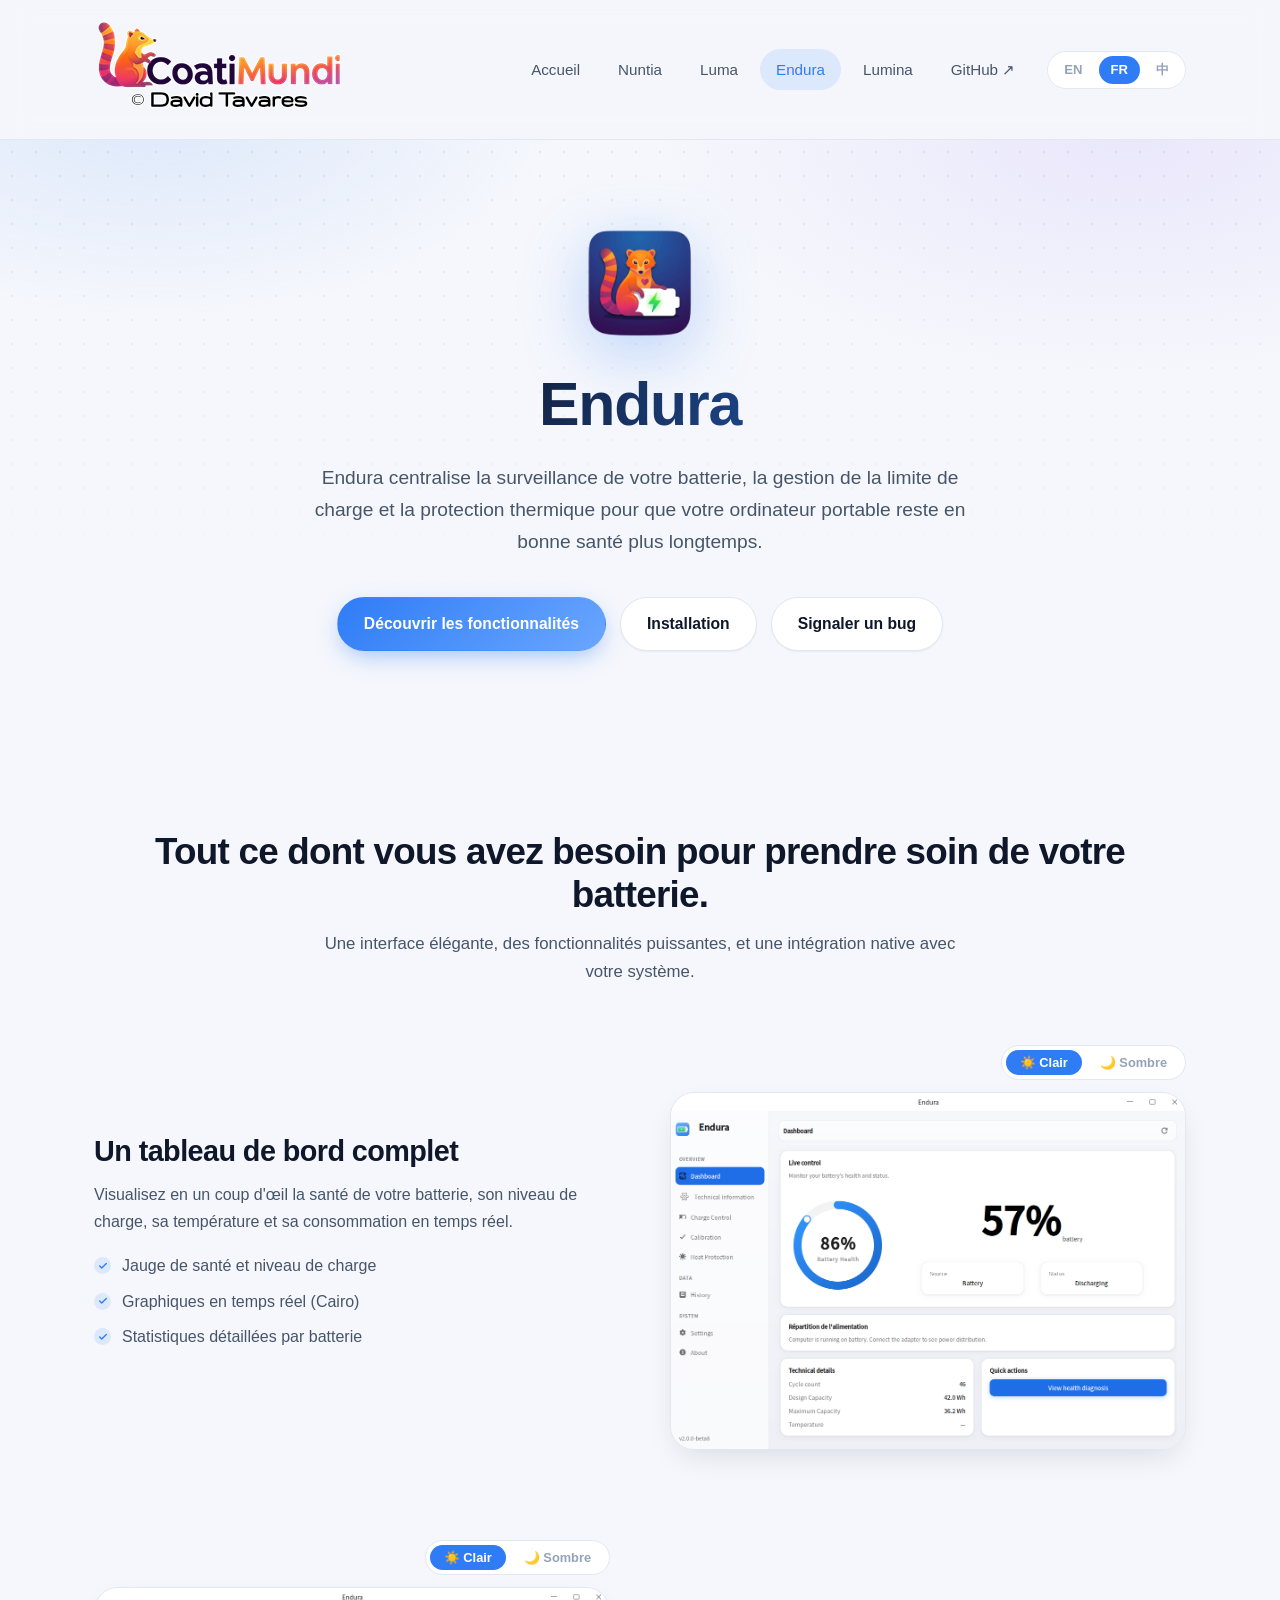
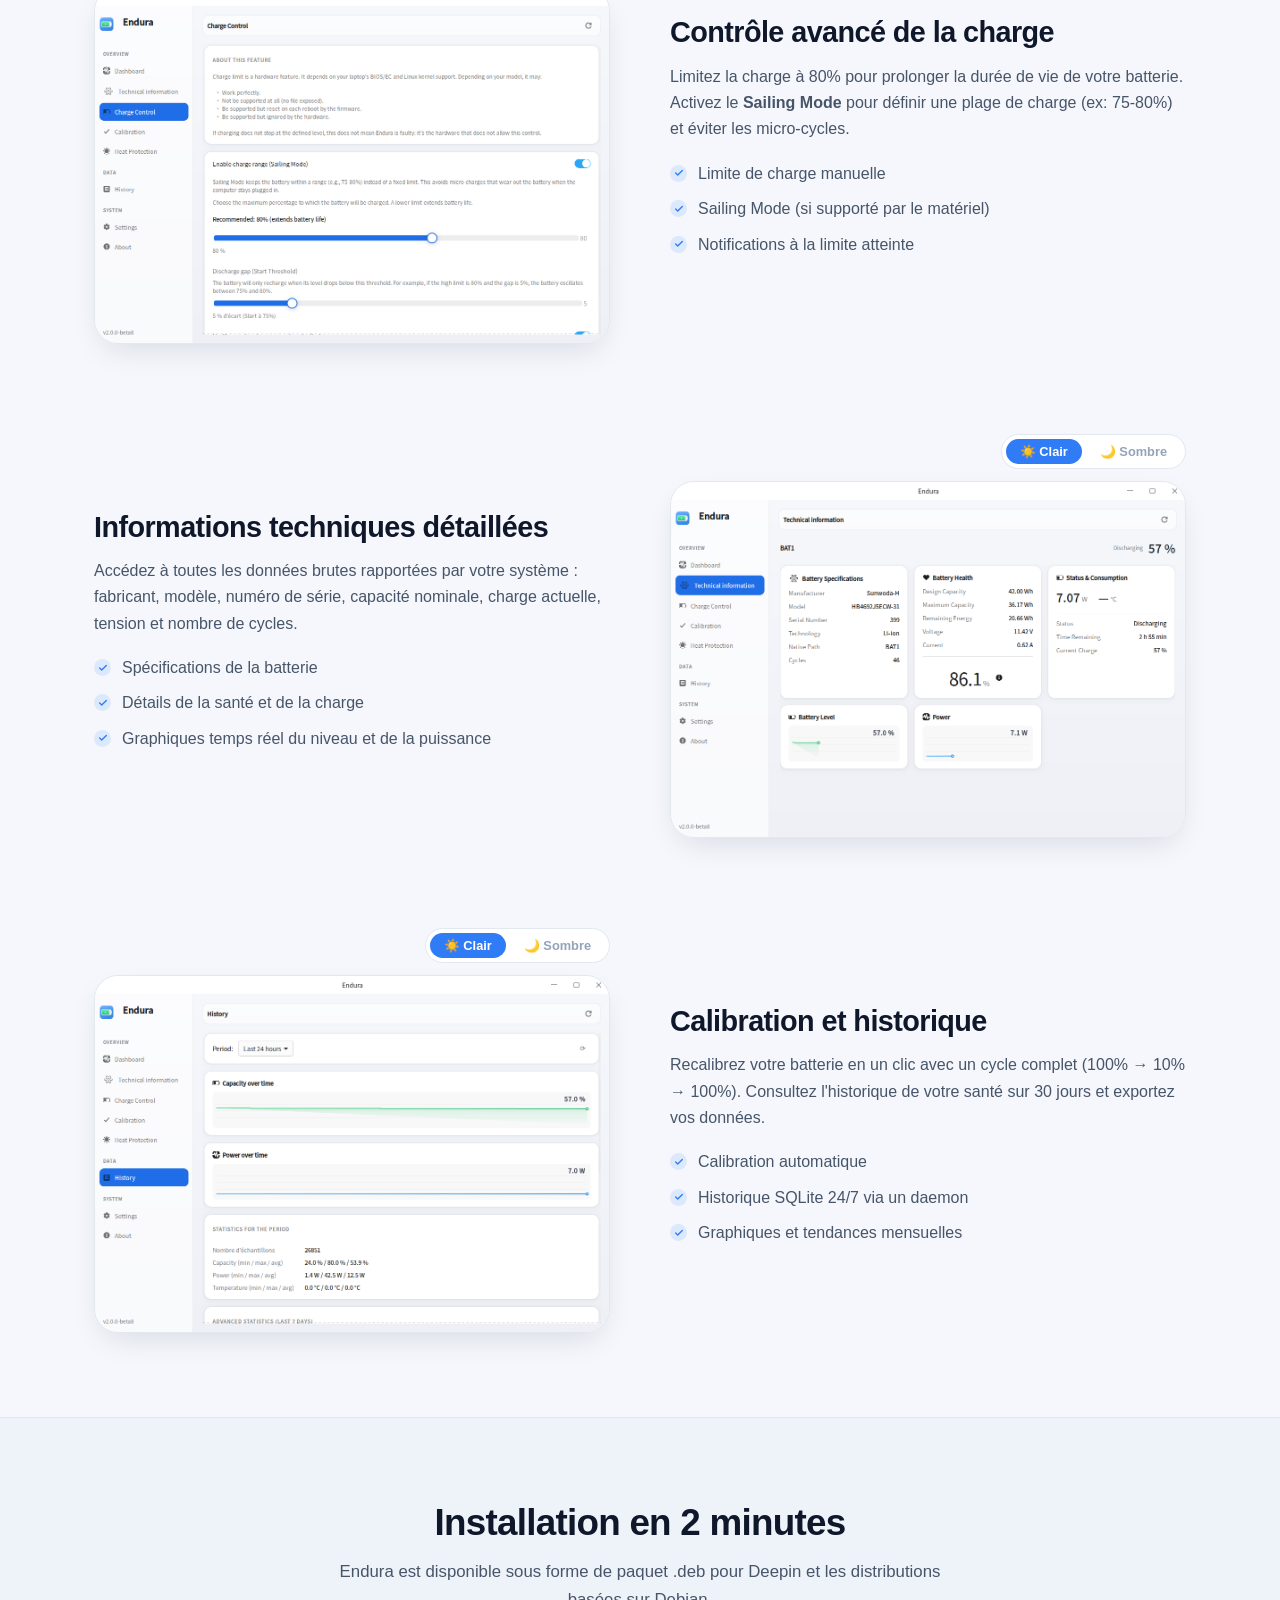
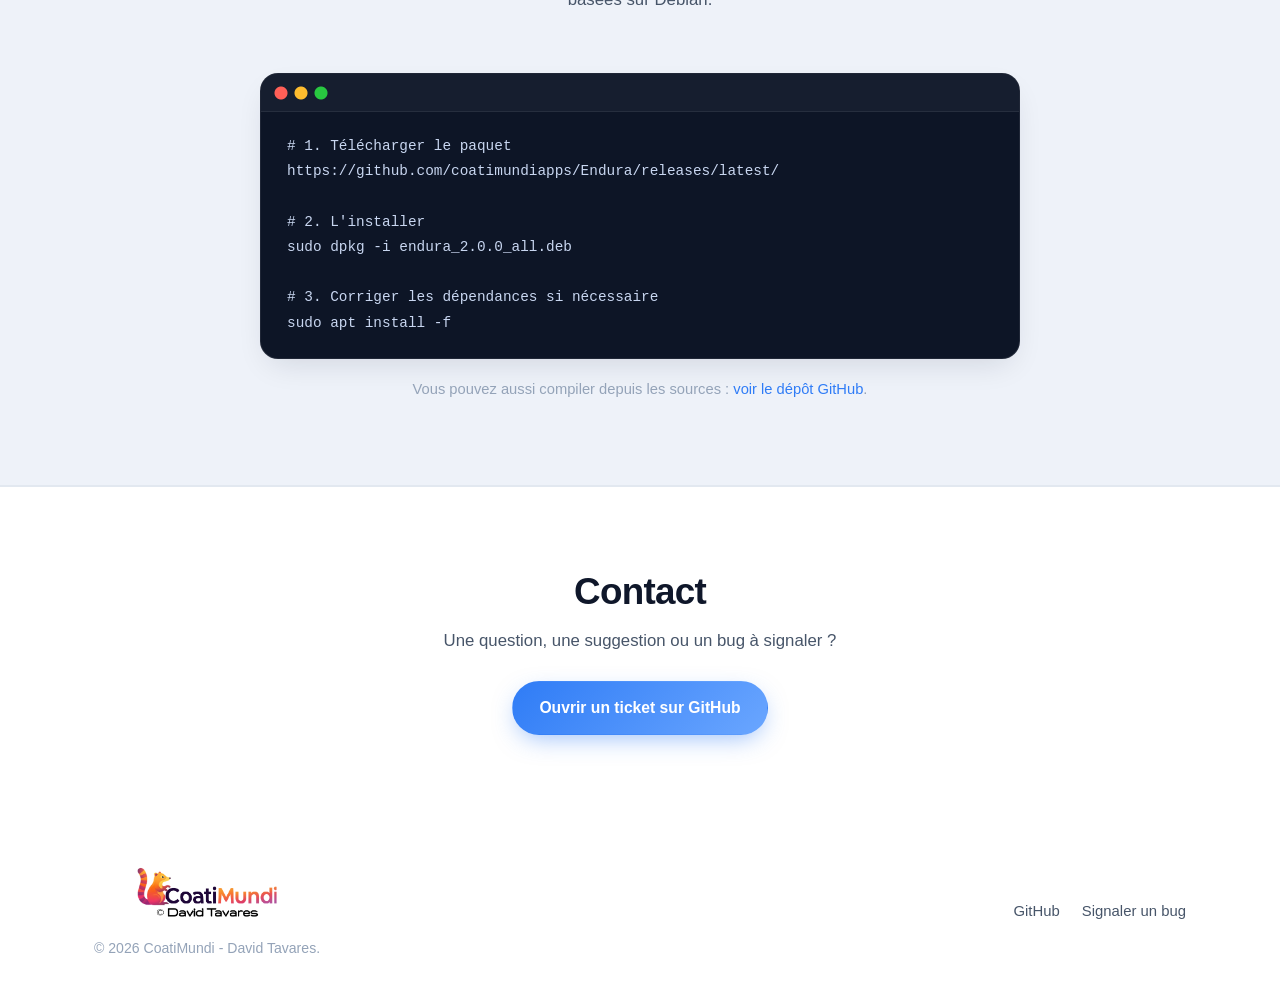
==== endura.html @ f8200432 "updated website" ====
<!DOCTYPE html>
<html lang="fr">
<head>
    <meta charset="UTF-8">
    <meta name="viewport" content="width=device-width, initial-scale=1.0">
    <title>Endura — Prenez le contrôle de votre batterie</title>
    <meta name="description" content="Endura est une application Linux pour surveiller la santé de votre batterie, contrôler la limite de charge et prolonger sa durée de vie. Compatible avec Deepin et GTK.">
    <link rel="stylesheet" href="style2.css">
    <link rel="icon" type="image/png" href="assets/endura-icon.png">
</head>
<body>

    <!-- ===== HEADER ===== -->
    <header>
        <div class="container">
            <nav>
                <a href="index.html" class="logo">
                    <img src="assets/coatimundi-logo-200.png" alt="CoatiMundi" class="logo-img">
                </a>

                <button class="nav-toggle" aria-label="Menu">☰</button>

                <ul class="nav-links">
                    <li><a href="index.html" data-i18n="nav_home">Accueil</a></li>
                    <li><a href="nuntia.html" data-i18n="nav_nuntia">Nuntia</a></li>
                    <li><a href="luma.html" data-i18n="nav_luma">Luma</a></li>
                    <li><a href="endura.html" data-i18n="nav_endura" class="active">Endura</a></li>
                    <li><a href="lumina.html" data-i18n="nav_lumina">Lumina</a></li>
                    <li><a href="https://github.com/coatimundiapps" target="_blank" rel="noopener">GitHub ↗</a></li>
                </ul>

                <div class="lang-selector">
                    <button class="lang-btn" data-lang="en">EN</button>
                    <button class="lang-btn" data-lang="fr">FR</button>
                    <button class="lang-btn" data-lang="zh">中</button>
                </div>
            </nav>
        </div>
    </header>

    <!-- ===== HERO ===== -->
    <section class="hero">
        <div class="container">
            <div class="hero-icon-container reveal">
                <img src="assets/endura-icon.png" alt="Icône Endura" class="hero-icon">
            </div>

            <h1 class="reveal" style="--d:.08s" data-i18n="hero_title">Endura</h1>
            <p class="reveal" style="--d:.14s" data-i18n="hero_subtitle"></p>

            <div class="hero-buttons reveal" style="--d:.2s">
                <a href="#features" class="btn btn-primary" data-i18n="hero_btn_features">Découvrir les fonctionnalités</a>
                <a href="#install" class="btn btn-secondary" data-i18n="hero_btn_install">Installation</a>
                <a href="https://github.com/coatimundiapps/Endura/issues" class="btn btn-secondary" target="_blank" rel="noopener" data-i18n="footer_bug">Signaler un bug</a>
            </div>
        </div>
    </section>

    <!-- ===== FEATURES ===== -->
    <section id="features" class="features">
        <div class="container">
            <div class="section-title reveal">
                <h2 data-i18n="features_title"></h2>
                <p data-i18n="features_subtitle"></p>
            </div>

            <div class="feature-row reveal">
                <div class="feature-text">
                    <h3 data-i18n="feature1_title">Un tableau de bord complet</h3>
                    <p data-i18n="feature1_desc">Visualisez en un coup d'œil la santé de votre batterie, son niveau de charge, sa température et sa consommation en temps réel.</p>
                    <ul>
                        <li data-i18n="feature1_li1">Jauge de santé et niveau de charge</li>
                        <li data-i18n="feature1_li2">Graphiques en temps réel (Cairo)</li>
                        <li data-i18n="feature1_li3">Statistiques détaillées par batterie</li>
                    </ul>
                </div>
                <div class="feature-image">
                    <div class="theme-switcher">
                        <button class="theme-thumb active" data-target="screenshot-dashboard-light">☀️ Clair</button>
                        <button class="theme-thumb" data-target="screenshot-dashboard-dark">🌙 Sombre</button>
                    </div>
                    <img src="assets/screenshot-dashboard-light.png" alt="Tableau de bord Endura" class="screenshot" data-target="screenshot-dashboard">
                </div>
            </div>

            <div class="feature-row reverse reveal">
                <div class="feature-text">
                    <h3 data-i18n="feature2_title">Contrôle avancé de la charge</h3>
                    <p data-i18n="feature2_desc">Limitez la charge à 80% pour prolonger la durée de vie de votre batterie. Activez le <strong>Sailing Mode</strong> pour définir une plage de charge (ex: 75-80%) et éviter les micro-cycles.</p>
                    <ul>
                        <li data-i18n="feature2_li1">Limite de charge manuelle</li>
                        <li data-i18n="feature2_li2">Sailing Mode (si supporté par le matériel)</li>
                        <li data-i18n="feature2_li3">Notifications à la limite atteinte</li>
                    </ul>
                </div>
                <div class="feature-image">
                    <div class="theme-switcher">
                        <button class="theme-thumb active" data-target="screenshot-charge-light">☀️ Clair</button>
                        <button class="theme-thumb" data-target="screenshot-charge-dark">🌙 Sombre</button>
                    </div>
                    <img src="assets/screenshot-charge-light.png" alt="Contrôle de charge Endura" class="screenshot" data-target="screenshot-charge">
                </div>
            </div>

            <div class="feature-row reveal">
                <div class="feature-text">
                    <h3 data-i18n="feature3_title">Informations techniques détaillées</h3>
                    <p data-i18n="feature3_desc">Accédez à toutes les données brutes rapportées par votre système : fabricant, modèle, numéro de série, capacité nominale, charge actuelle, tension et nombre de cycles.</p>
                    <ul>
                        <li data-i18n="feature3_li1">Spécifications de la batterie</li>
                        <li data-i18n="feature3_li2">Détails de la santé et de la charge</li>
                        <li data-i18n="feature3_li3">Graphiques temps réel du niveau et de la puissance</li>
                    </ul>
                </div>
                <div class="feature-image">
                    <div class="theme-switcher">
                        <button class="theme-thumb active" data-target="screenshot-techinfo-light">☀️ Clair</button>
                        <button class="theme-thumb" data-target="screenshot-techinfo-dark">🌙 Sombre</button>
                    </div>
                    <img src="assets/screenshot-techinfo-light.png" alt="Informations techniques Endura" class="screenshot" data-target="screenshot-techinfo">
                </div>
            </div>

            <div class="feature-row reverse reveal">
                <div class="feature-text">
                    <h3 data-i18n="feature4_title">Calibration et historique</h3>
                    <p data-i18n="feature4_desc">Recalibrez votre batterie en un clic avec un cycle complet (100% → 10% → 100%). Consultez l'historique de votre santé sur 30 jours et exportez vos données.</p>
                    <ul>
                        <li data-i18n="feature4_li1">Calibration automatique</li>
                        <li data-i18n="feature4_li2">Historique SQLite 24/7 via un daemon</li>
                        <li data-i18n="feature4_li3">Graphiques et tendances mensuelles</li>
                    </ul>
                </div>
                <div class="feature-image">
                    <div class="theme-switcher">
                        <button class="theme-thumb active" data-target="screenshot-history-light">☀️ Clair</button>
                        <button class="theme-thumb" data-target="screenshot-history-dark">🌙 Sombre</button>
                    </div>
                    <img src="assets/screenshot-history-light.png" alt="Historique Endura" class="screenshot" data-target="screenshot-history">
                </div>
            </div>
        </div>
    </section>

    <!-- ===== INSTALL ===== -->
    <section id="install" class="install">
        <div class="container">
            <div class="section-title reveal">
                <h2 data-i18n="install_title">Installation en 2 minutes</h2>
                <p data-i18n="install_subtitle"></p>
            </div>

            <div class="code-block reveal">
                <pre><code># 1. Télécharger le paquet
https://github.com/coatimundiapps/Endura/releases/latest/

# 2. L'installer
sudo dpkg -i endura_2.0.0_all.deb

# 3. Corriger les dépendances si nécessaire
sudo apt install -f</code></pre>
            </div>

            <p class="install-note reveal" data-i18n="install_note"></p>
        </div>
    </section>

    <!-- ===== CONTACT ===== -->
    <section id="contact" class="contact-section">
        <div class="container">
            <div class="section-title reveal">
                <h2 data-i18n="contact_title">Contact</h2>
                <p data-i18n="contact_desc"></p>
            </div>
            <div class="reveal">
                <a href="https://github.com/coatimundiapps/Endura/issues" class="btn btn-primary" target="_blank" rel="noopener" data-i18n="contact_btn">Ouvrir un ticket sur GitHub</a>
            </div>
        </div>
    </section>

    <!-- ===== FOOTER ===== -->
    <footer>
        <div class="container">
            <div class="footer-content">
                <div class="footer-brand">
                    <img src="assets/coatimundi-logo.png" alt="CoatiMundi" class="footer-logo">
                    <p data-i18n="footer_license"></p>
                </div>
                <div class="footer-links">
                    <a href="https://github.com/coatimundiapps/Endura" target="_blank" rel="noopener">GitHub</a>
                    <a href="https://github.com/coatimundiapps/Endura/issues" target="_blank" rel="noopener" data-i18n="footer_bug">Signaler un bug</a>
                </div>
            </div>
        </div>
    </footer>

    <!-- Lightbox -->
    <div id="lightbox" class="lightbox" onclick="closeLightbox()">
        <span class="lightbox-close">&times;</span>
        <img id="lightbox-img" src="" alt="Capture d'écran agrandie">
    </div>

    <script src="js/i18n-endura.js"></script>
    <script src="js/site2.js"></script>
</body>
</html>
---- style2.css ----
/* ============================================================
   CoatiMundi — Design System moderne (2026)
   Thèmes clair/sombre via [data-theme] + prefers-color-scheme
   ============================================================ */

:root {
    --bg: #f5f7fc;
    --bg-elev: #ffffff;
    --bg-soft: #eef2f9;
    --code-bg: #0d1526;
    --text: #0f172a;
    --text-2: #475569;
    --text-3: #94a3b8;
    --accent: #2f7cf6;
    --accent-2: #6aa6ff;
    --accent-soft: rgba(47, 124, 246, .12);
    --violet-soft: rgba(139, 92, 246, .10);
    --border: #e2e8f0;
    --shadow-sm: 0 1px 2px rgba(15, 23, 42, .06);
    --shadow: 0 12px 32px -10px rgba(15, 23, 42, .14);
    --shadow-lg: 0 28px 64px -18px rgba(15, 23, 42, .24);
    --radius: 18px;
    --radius-lg: 24px;
    --font: "Inter", -apple-system, BlinkMacSystemFont, "Segoe UI", Roboto, "Helvetica Neue", Arial, sans-serif;
    --mono: "JetBrains Mono", "SFMono-Regular", Consolas, "Liberation Mono", monospace;
}

@media (prefers-color-scheme: dark) {
    :root:not([data-theme="light"]) {
        --bg: #0b1220;
        --bg-elev: #121b2e;
        --bg-soft: #0e1626;
        --code-bg: #0a1120;
        --text: #e6edf7;
        --text-2: #a7b4c8;
        --text-3: #64748b;
        --accent: #5b9bff;
        --accent-2: #8ab8ff;
        --accent-soft: rgba(91, 155, 255, .16);
        --violet-soft: rgba(139, 92, 246, .16);
        --border: #1e2a40;
        --shadow-sm: 0 1px 2px rgba(0, 0, 0, .4);
        --shadow: 0 14px 36px -10px rgba(0, 0, 0, .55);
        --shadow-lg: 0 30px 70px -18px rgba(0, 0, 0, .65);
    }
}

[data-theme="dark"] {
    --bg: #0b1220;
    --bg-elev: #121b2e;
    --bg-soft: #0e1626;
    --code-bg: #0a1120;
    --text: #e6edf7;
    --text-2: #a7b4c8;
    --text-3: #64748b;
    --accent: #5b9bff;
    --accent-2: #8ab8ff;
    --accent-soft: rgba(91, 155, 255, .16);
    --violet-soft: rgba(139, 92, 246, .16);
    --border: #1e2a40;
    --shadow-sm: 0 1px 2px rgba(0, 0, 0, .4);
    --shadow: 0 14px 36px -10px rgba(0, 0, 0, .55);
    --shadow-lg: 0 30px 70px -18px rgba(0, 0, 0, .65);
}

/* ===== Reset & base ===== */
*, *::before, *::after { margin: 0; padding: 0; box-sizing: border-box; }

html { scroll-behavior: smooth; }

body {
    font-family: var(--font);
    background-color: var(--bg);
    color: var(--text);
    line-height: 1.65;
    -webkit-font-smoothing: antialiased;
    transition: background-color .35s ease, color .35s ease;
    overflow-x: hidden;
}

.container { max-width: 1140px; margin: 0 auto; padding: 0 24px; }

a { color: var(--accent); text-decoration: none; transition: color .2s; }
a:hover { color: var(--accent-2); }

h1, h2, h3 { line-height: 1.15; font-weight: 800; letter-spacing: -.02em; }
img { max-width: 100%; }

::selection { background: var(--accent); color: #fff; }

/* ===== Header (sticky glass) ===== */
header {
    position: sticky;
    top: 0;
    z-index: 100;
    padding: 14px 0;
    background: color-mix(in srgb, var(--bg) 78%, transparent);
    backdrop-filter: blur(14px) saturate(1.4);
    -webkit-backdrop-filter: blur(14px) saturate(1.4);
    border-bottom: 1px solid var(--border);
}

nav { display: flex; align-items: center; gap: 16px; }

.logo { display: flex; align-items: center; gap: 12px; flex-shrink: 0; }
.logo-img { height: 100%; width: auto; }

.nav-links {
    display: flex;
    list-style: none;
    gap: 6px;
    margin-left: auto;
    align-items: center;
}

.nav-links a {
    display: block;
    padding: 8px 16px;
    border-radius: 999px;
    color: var(--text-2);
    font-weight: 500;
    font-size: .95rem;
    transition: all .2s;
}

.nav-links a:hover { color: var(--text); background: var(--bg-soft); }
.nav-links a.active { color: var(--accent); background: var(--accent-soft); }

.lang-selector {
    display: flex;
    gap: 4px;
    padding: 4px;
    border: 1px solid var(--border);
    border-radius: 999px;
    background: var(--bg-elev);
}

.lang-btn {
    background: transparent;
    border: none;
    border-radius: 999px;
    padding: 5px 12px;
    font-size: .82rem;
    font-weight: 600;
    color: var(--text-3);
    cursor: pointer;
    transition: all .2s;
    font-family: inherit;
}

.lang-btn:hover { color: var(--accent); }
.lang-btn.active { background: var(--accent); color: #fff; }

.nav-toggle {
    display: none;
    background: var(--bg-elev);
    border: 1px solid var(--border);
    border-radius: 10px;
    width: 42px;
    height: 42px;
    font-size: 1.2rem;
    color: var(--text);
    cursor: pointer;
    margin-left: auto;
}

/* ===== Hero ===== */
.hero {
    position: relative;
    text-align: center;
    padding: 88px 0 96px;
    overflow: hidden;
}

.hero::before {
    content: "";
    position: absolute;
    inset: 0;
    pointer-events: none;
    background-image: radial-gradient(rgba(120, 140, 180, .16) 1px, transparent 1px);
    background-size: 24px 24px;
    mask-image: linear-gradient(to bottom, black, transparent 85%);
    -webkit-mask-image: linear-gradient(to bottom, black, transparent 85%);
}

.hero::after {
    content: "";
    position: absolute;
    inset: 0;
    pointer-events: none;
    background:
        radial-gradient(620px 320px at 12% -5%, var(--accent-soft), transparent 65%),
        radial-gradient(720px 360px at 88% 0%, var(--violet-soft), transparent 65%);
}

.hero .container { position: relative; z-index: 1; }

.hero-badge {
    display: inline-flex;
    align-items: center;
    gap: 8px;
    padding: 7px 16px;
    border-radius: 999px;
    background: var(--bg-elev);
    border: 1px solid var(--border);
    box-shadow: var(--shadow-sm);
    font-size: .85rem;
    font-weight: 600;
    color: var(--text-2);
    margin-bottom: 28px;
}

.hero-badge .dot {
    width: 8px; height: 8px; border-radius: 50%;
    background: var(--accent);
    box-shadow: 0 0 0 4px var(--accent-soft);
}

.hero-icon-container { margin-bottom: 24px; }

.hero-icon {
    height: 110px;
    width: auto;
    filter: drop-shadow(0 16px 32px rgba(47, 124, 246, .30));
}

.hero h1 {
    font-size: clamp(2.4rem, 6vw, 3.8rem);
    margin-bottom: 22px;
    background: linear-gradient(120deg, var(--text) 30%, var(--accent) 100%);
    -webkit-background-clip: text;
    background-clip: text;
    -webkit-text-fill-color: transparent;
}

.hero p {
    font-size: clamp(1.02rem, 2vw, 1.2rem);
    color: var(--text-2);
    max-width: 680px;
    margin: 0 auto 40px;
}

.hero-buttons { display: flex; gap: 14px; justify-content: center; flex-wrap: wrap; }

/* ===== Boutons ===== */
.btn {
    display: inline-flex;
    align-items: center;
    gap: 8px;
    padding: 13px 26px;
    border-radius: 999px;
    font-weight: 600;
    font-size: .98rem;
    transition: transform .25s cubic-bezier(.2, .7, .2, 1.4), box-shadow .25s, background .25s;
    cursor: pointer;
    border: 1px solid transparent;
}

.btn:active { transform: scale(.97); }

.btn-primary {
    background: linear-gradient(135deg, var(--accent), var(--accent-2));
    color: #fff;
    box-shadow: 0 8px 24px -6px rgba(47, 124, 246, .5);
}

.btn-primary:hover {
    color: #fff;
    transform: translateY(-3px);
    box-shadow: 0 16px 36px -8px rgba(47, 124, 246, .55);
}

.btn-secondary {
    background: var(--bg-elev);
    color: var(--text);
    border-color: var(--border);
    box-shadow: var(--shadow-sm);
}

.btn-secondary:hover {
    transform: translateY(-3px);
    box-shadow: var(--shadow);
    color: var(--text);
}

/* ===== Sections ===== */
section { padding: 84px 0; }

.section-title { text-align: center; margin-bottom: 60px; }

.section-title h2 { font-size: clamp(1.7rem, 4vw, 2.3rem); margin-bottom: 14px; }

.section-title p { color: var(--text-2); font-size: 1.05rem; max-width: 640px; margin: 0 auto; }

/* ===== Grille d'apps (index) ===== */
.apps-grid {
    display: grid;
    grid-template-columns: repeat(auto-fit, minmax(310px, 1fr));
    gap: 26px;
}

.app-card {
    background: var(--bg-elev);
    border: 1px solid var(--border);
    border-radius: var(--radius-lg);
    padding: 26px;
    display: flex;
    flex-direction: column;
    box-shadow: var(--shadow-sm);
    transition: transform .35s cubic-bezier(.2, .7, .2, 1), box-shadow .35s, border-color .35s;
}

.app-card:hover {
    transform: translateY(-7px);
    box-shadow: var(--shadow-lg);
    border-color: color-mix(in srgb, var(--accent) 35%, var(--border));
}

.app-card .feature-image { margin-bottom: 20px; }

.app-card h3 { font-size: 1.45rem; margin-bottom: 10px; }

.app-card p { color: var(--text-2); font-size: .96rem; margin-bottom: 16px; }

.app-card ul { list-style: none; margin-bottom: 22px; }

.app-card .hero-buttons { margin-top: auto; justify-content: flex-start; }

/* ===== Feature rows (pages produits) ===== */
.feature-row {
    display: flex;
    align-items: center;
    gap: 60px;
    margin-bottom: 90px;
}

.feature-row:last-child { margin-bottom: 0; }
.feature-row.reverse { flex-direction: row-reverse; }

.feature-text { flex: 1; }

.feature-text h3 { font-size: clamp(1.4rem, 3vw, 1.8rem); margin-bottom: 14px; }
.feature-text p { color: var(--text-2); margin-bottom: 18px; }

.feature-text ul { list-style: none; }

.feature-text li {
    padding-left: 28px;
    position: relative;
    margin-bottom: 9px;
    color: var(--text-2);
}

.feature-text li::before {
    content: "";
    position: absolute;
    left: 0;
    top: 4px;
    width: 17px;
    height: 17px;
    border-radius: 50%;
    background: var(--accent-soft) url("data:image/svg+xml,%3Csvg xmlns='http://www.w3.org/2000/svg' viewBox='0 0 24 24' fill='none' stroke='%232f7cf6' stroke-width='3.2' stroke-linecap='round' stroke-linejoin='round'%3E%3Cpath d='M20 6L9 17l-5-5'/%3E%3C/svg%3E") center / 10px no-repeat;
}

[data-theme="dark"] .feature-text li::before {
    background-image: var(--accent-soft);
    background: var(--accent-soft) url("data:image/svg+xml,%3Csvg xmlns='http://www.w3.org/2000/svg' viewBox='0 0 24 24' fill='none' stroke='%235b9bff' stroke-width='3.2' stroke-linecap='round' stroke-linejoin='round'%3E%3Cpath d='M20 6L9 17l-5-5'/%3E%3C/svg%3E") center / 10px no-repeat;
}

.feature-image { flex: 1; min-width: 0; }

/* ===== Switcher de thème (captures) ===== */
.theme-switcher {
    display: inline-flex;
    gap: 4px;
    padding: 4px;
    margin-bottom: 12px;
    border-radius: 999px;
    background: var(--bg-elev);
    border: 1px solid var(--border);
    float: right;
}

.theme-thumb {
    background: transparent;
    border: none;
    border-radius: 999px;
    padding: 5px 14px;
    font-size: .8rem;
    font-weight: 600;
    cursor: pointer;
    color: var(--text-3);
    transition: all .2s;
    font-family: inherit;
}

.theme-thumb:hover { color: var(--accent); }
.theme-thumb.active { background: var(--accent); color: #fff; }

.feature-image img.screenshot {
    width: 100%;
    height: auto;
    border-radius: var(--radius-lg);
    box-shadow: var(--shadow);
    border: 1px solid var(--border);
    display: block;
    cursor: zoom-in;
    transition: transform .35s cubic-bezier(.2, .7, .2, 1), box-shadow .35s;
    clear: both;
}

.feature-image img.screenshot:hover {
    transform: translateY(-5px) scale(1.015);
    box-shadow: var(--shadow-lg);
}

/* ===== Installation ===== */
.install {
    background: var(--bg-soft);
    border-top: 1px solid var(--border);
    border-bottom: 1px solid var(--border);
}

.code-block {
    max-width: 760px;
    margin: 0 auto;
    background: var(--code-bg);
    border-radius: var(--radius);
    border: 1px solid rgba(255, 255, 255, .08);
    box-shadow: var(--shadow);
    overflow: hidden;
}

.code-block::before {
    content: "";
    display: block;
    height: 38px;
    background:
        radial-gradient(circle 6px at 20px 19px, #ff5f57 6px, transparent 7px),
        radial-gradient(circle 6px at 40px 19px, #febc2e 6px, transparent 7px),
        radial-gradient(circle 6px at 60px 19px, #28c840 6px, transparent 7px),
        rgba(255, 255, 255, .04);
    border-bottom: 1px solid rgba(255, 255, 255, .07);
}

.code-block pre {
    margin: 0;
    padding: 22px 26px;
    font-family: var(--mono);
    font-size: .9rem;
    line-height: 1.75;
    color: #c8d6f0;
    overflow-x: auto;
}

.code-block code { font-family: inherit; }

.install-note { text-align: center; color: var(--text-3); font-size: .92rem; margin-top: 18px; }

/* ===== Section contact ===== */
.contact-section {
    text-align: center;
    background: var(--bg-elev);
    border-top: 1px solid var(--border);
}

.contact-section .section-title { margin-bottom: 26px; }

/* ===== Deepin promo ===== */
.deepin-promo {
    position: relative;
    overflow: hidden;
    background:
        radial-gradient(700px 400px at 85% -10%, var(--accent-soft), transparent 65%),
        var(--bg-soft);
    border-top: 1px solid var(--border);
    border-bottom: 1px solid var(--border);
}

.deepin-card {
    display: flex;
    align-items: center;
    gap: 52px;
    flex-wrap: wrap;
    background: var(--bg-elev);
    border-radius: 28px;
    padding: 46px;
    box-shadow: var(--shadow);
    border: 1px solid var(--border);
    margin-top: 12px;
    transition: transform .35s, box-shadow .35s;
}

.deepin-card:hover { transform: translateY(-4px); box-shadow: var(--shadow-lg); }

.deepin-visual {
    flex-shrink: 0;
    width: 300px;
    height: 300px;
    display: flex;
    align-items: center;
    justify-content: center;
    margin: 0 auto;
}

.deepin-img {
    max-height: 100%;
    object-fit: contain;
    border-radius: var(--radius);
    box-shadow: var(--shadow-lg);
}

.deepin-content { flex: 1; min-width: 280px; text-align: left; }

.deepin-content p { color: var(--text-2); font-size: .98rem; margin-bottom: 14px; }
.deepin-content p strong { color: var(--text); }

.deepin-features {
    list-style: none;
    margin: 22px 0 26px;
    display: grid;
    grid-template-columns: repeat(auto-fit, minmax(230px, 1fr));
    gap: 12px 22px;
}

.deepin-features li {
    display: flex;
    align-items: center;
    gap: 10px;
    font-size: .93rem;
    color: var(--text);
    font-weight: 500;
}

.deepin-features .check {
    width: 22px;
    height: 22px;
    background: rgba(16, 185, 129, .14);
    color: #10b981;
    border-radius: 50%;
    display: inline-flex;
    align-items: center;
    justify-content: center;
    font-weight: 800;
    font-size: 12px;
    flex-shrink: 0;
}

.deepin-content .hero-buttons { justify-content: flex-start; }

/* ===== Footer ===== */
footer {
    padding: 44px 0;
    background: var(--bg-elev);
}

.footer-content {
    display: flex;
    justify-content: space-between;
    align-items: center;
    gap: 24px;
    flex-wrap: wrap;
}

.footer-brand { display: flex; flex-direction: column; gap: 10px; color: var(--text-3); font-size: .88rem; }
.footer-logo { height: 64px; width: auto; object-fit: contain; }
.footer-links { display: flex; gap: 22px; }
.footer-links a { color: var(--text-2); font-size: .93rem; }

/* ===== Lightbox ===== */
.lightbox {
    display: none;
    position: fixed;
    inset: 0;
    z-index: 9999;
    background: rgba(5, 10, 22, .9);
    backdrop-filter: blur(8px);
    -webkit-backdrop-filter: blur(8px);
    cursor: zoom-out;
    align-items: center;
    justify-content: center;
    padding: 36px;
}

.lightbox.active { display: flex; }

.lightbox img {
    max-width: 100%;
    max-height: 100%;
    border-radius: 16px;
    box-shadow: 0 24px 80px rgba(0, 0, 0, .6);
    animation: zoomIn .25s ease-out;
}

.lightbox-close {
    position: absolute;
    top: 22px;
    right: 30px;
    color: #fff;
    font-size: 2.6rem;
    font-weight: 300;
    cursor: pointer;
    line-height: 1;
    opacity: .75;
    transition: opacity .2s;
}

.lightbox-close:hover { opacity: 1; }

@keyframes zoomIn {
    from { transform: scale(.92); opacity: 0; }
    to { transform: scale(1); opacity: 1; }
}

/* ===== Animations au scroll ===== */
.reveal {
    opacity: 0;
    transform: translateY(26px);
    transition: opacity .7s ease, transform .7s cubic-bezier(.2, .7, .2, 1);
    transition-delay: var(--d, 0s);
}

.reveal.visible { opacity: 1; transform: none; }

@media (prefers-reduced-motion: reduce) {
    .reveal { opacity: 1; transform: none; transition: none; }
    html { scroll-behavior: auto; }
}

/* ===== Responsive ===== */
@media (max-width: 860px) {
    section { padding: 60px 0; }

    .nav-links {
        position: fixed;
        top: 74px;
        left: 16px;
        right: 16px;
        flex-direction: column;
        align-items: stretch;
        background: var(--bg-elev);
        border: 1px solid var(--border);
        border-radius: 18px;
        padding: 12px;
        box-shadow: var(--shadow-lg);
        opacity: 0;
        pointer-events: none;
        transform: translateY(-12px);
        transition: all .28s cubic-bezier(.2, .7, .2, 1);
    }

    body.nav-open .nav-links { opacity: 1; pointer-events: auto; transform: none; }
    .nav-links a { padding: 12px 16px; }

    .nav-toggle { display: block; }
    .lang-selector { margin-left: auto; }
    .nav-toggle ~ .lang-selector { margin-left: 0; }

    .hero { padding: 56px 0 64px; }
    .hero-buttons .btn { width: 100%; justify-content: center; }

    .feature-row, .feature-row.reverse { flex-direction: column; gap: 30px; }

    .deepin-card { padding: 30px 22px; text-align: center; }
    .deepin-visual { width: 210px; height: 210px; }
    .deepin-content { text-align: center; }
    .deepin-features { justify-items: center; text-align: left; }
    .deepin-content .hero-buttons { justify-content: center; }

    .footer-content { flex-direction: column; text-align: center; }
    .theme-switcher { float: none; display: flex; width: fit-content; margin-left: auto; }
}
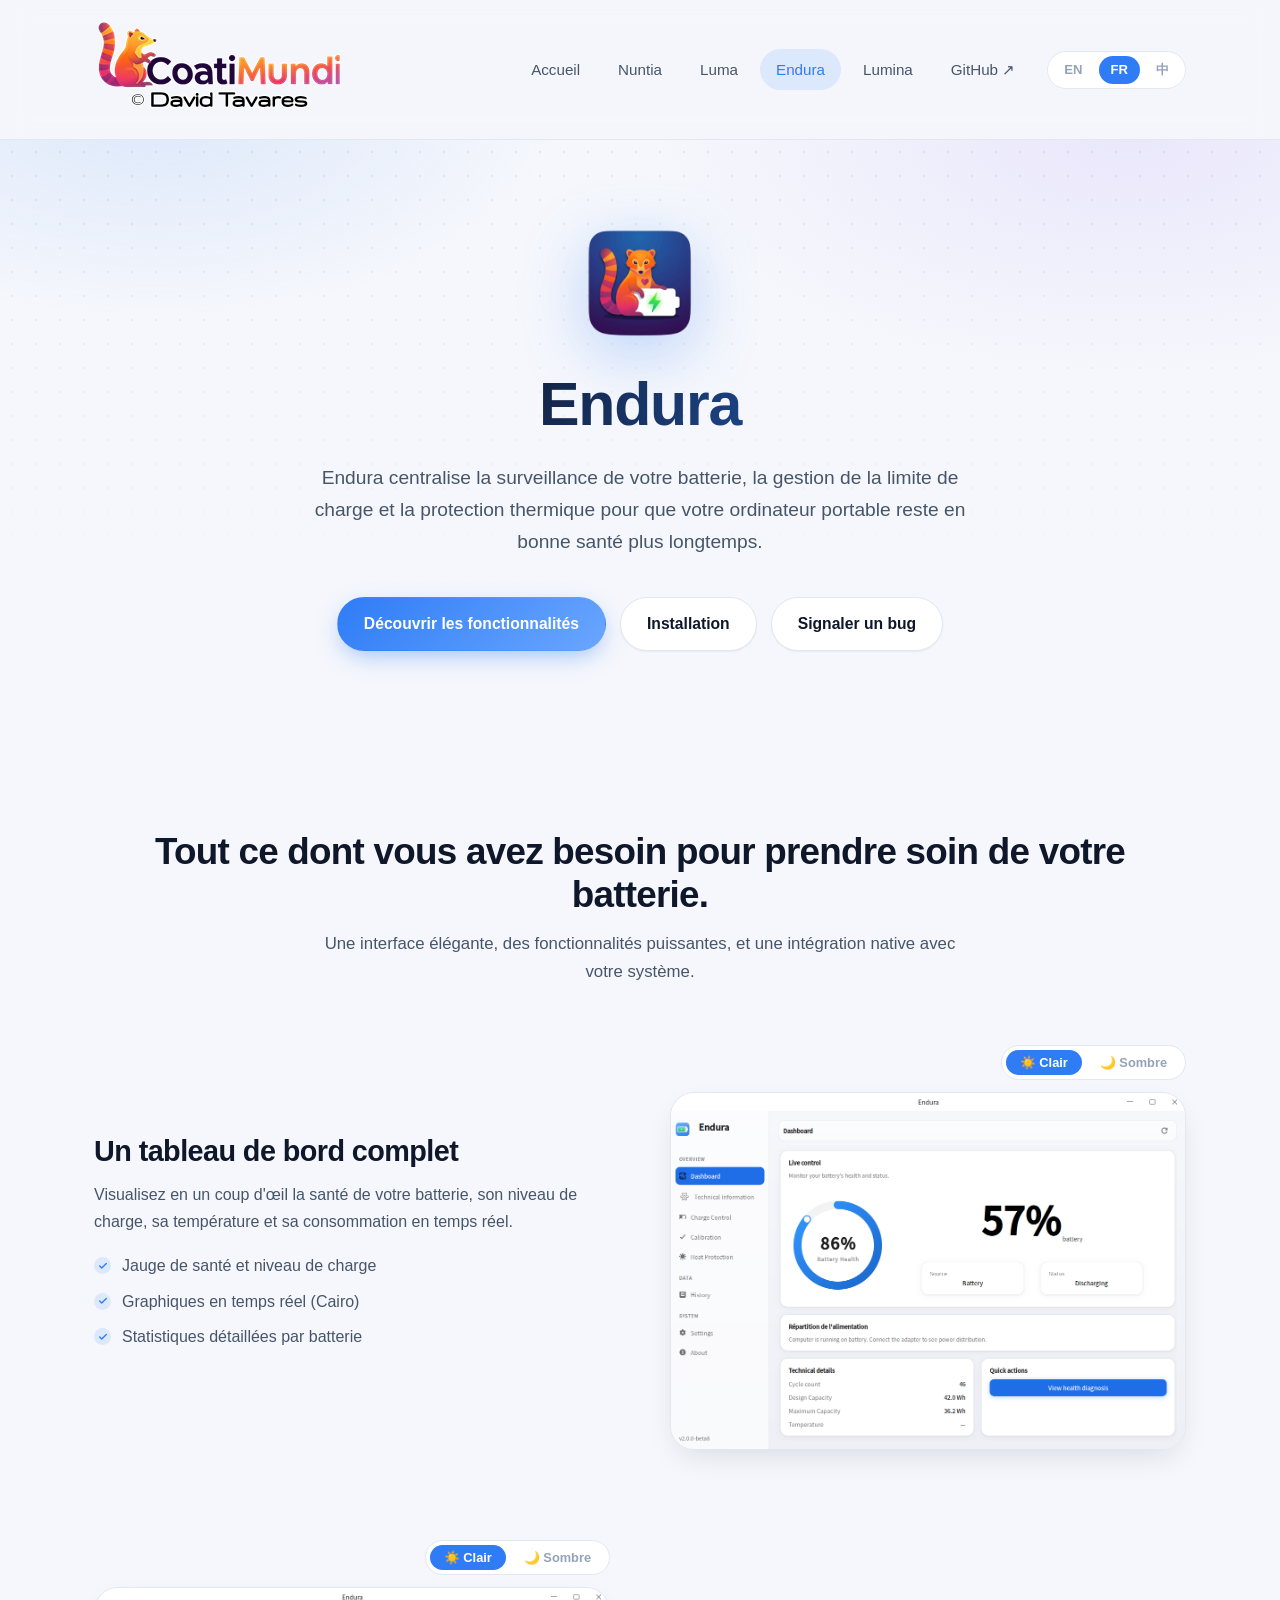
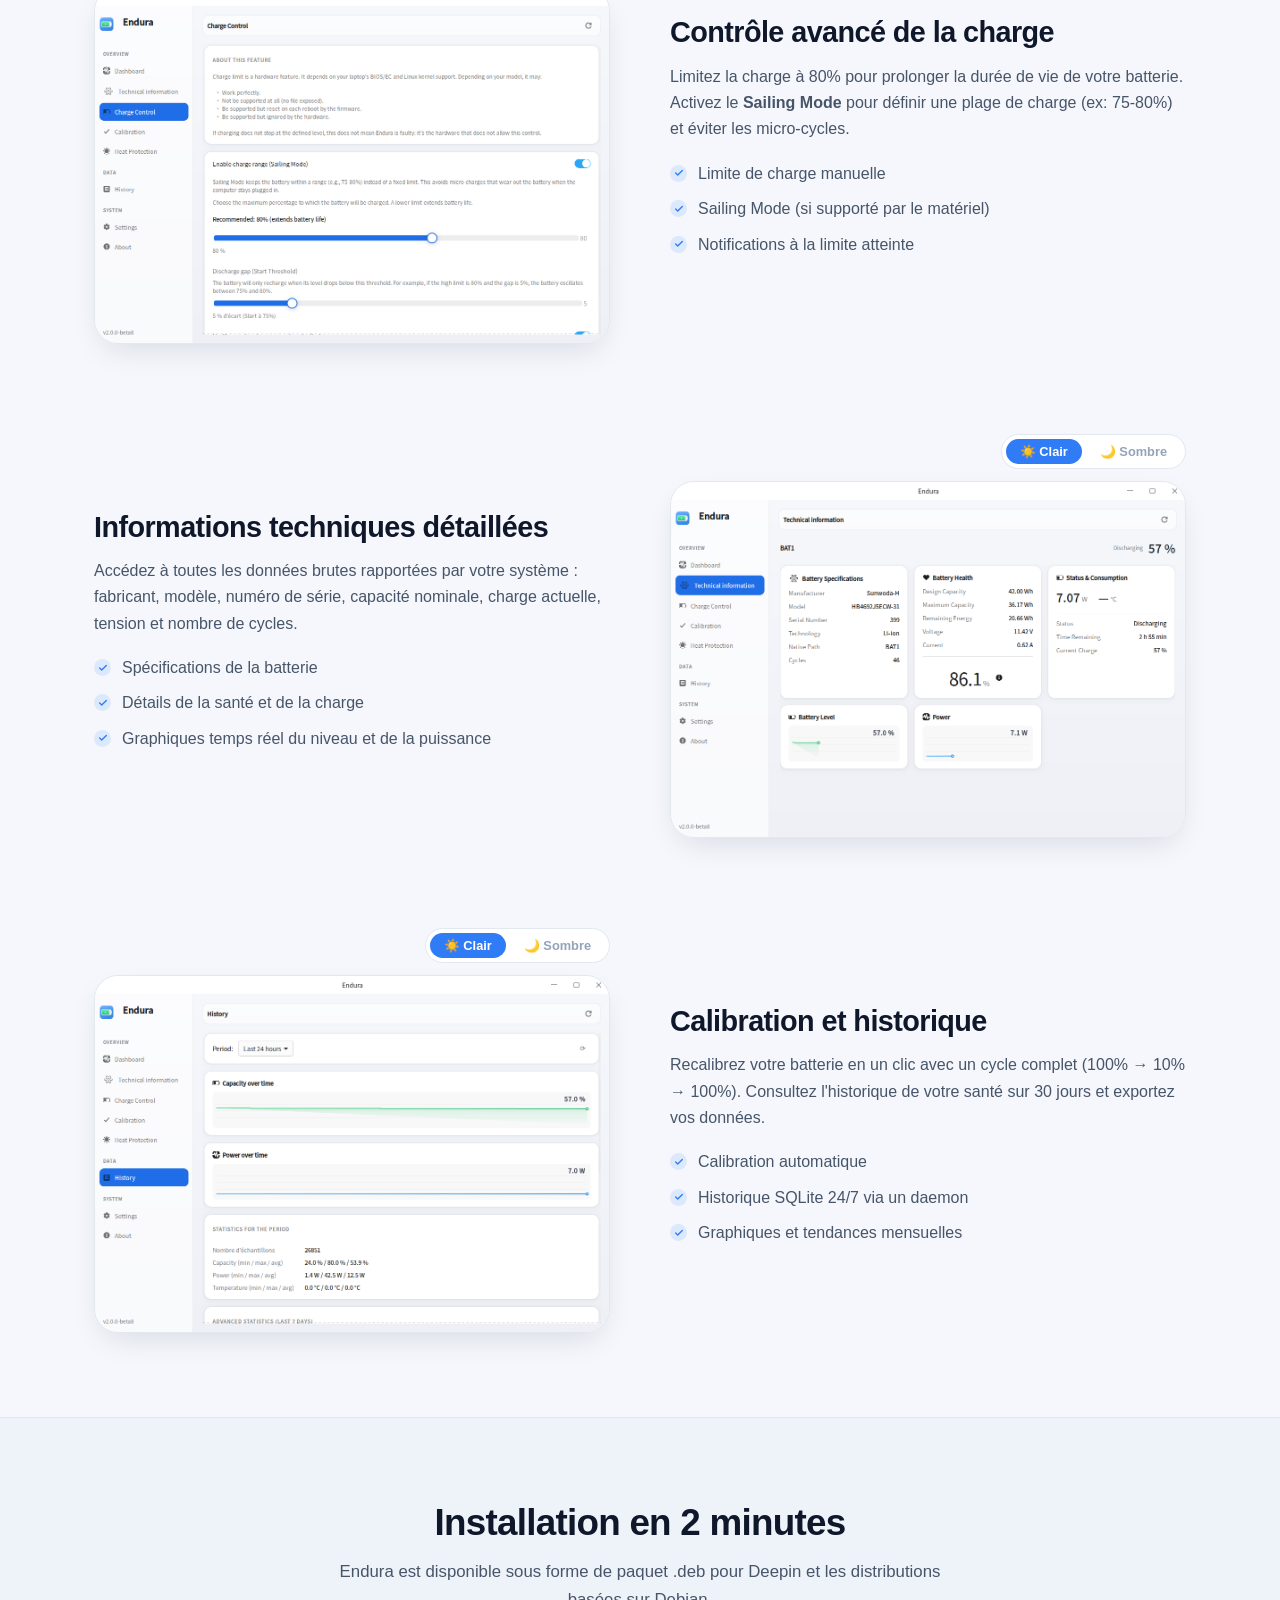
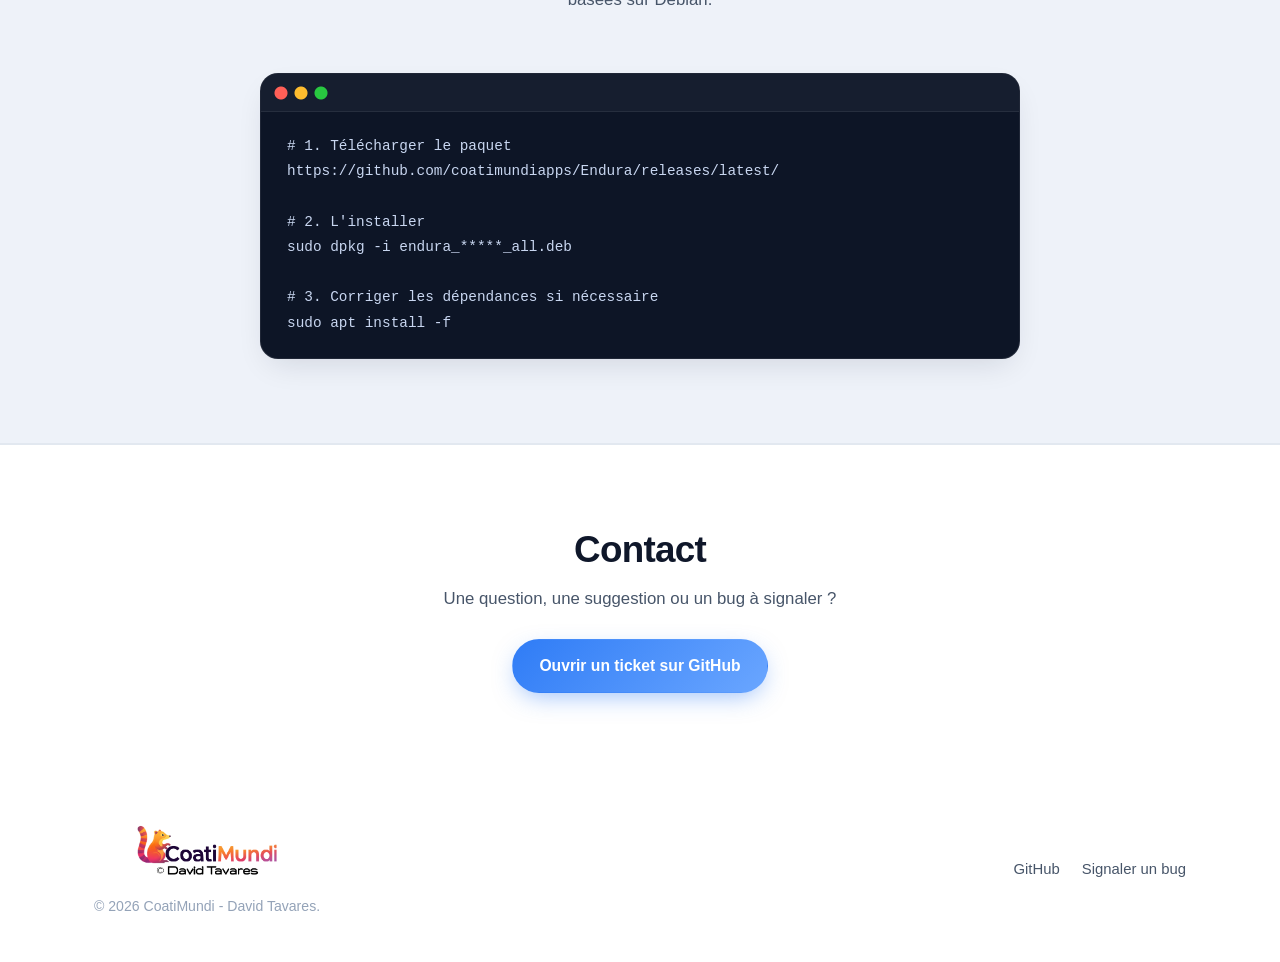
==== commit 0a7e7b32: "Update endura.html" ====
--- a/endura.html
+++ b/endura.html
@@ -155,13 +155,12 @@
 https://github.com/coatimundiapps/Endura/releases/latest/
 
 # 2. L'installer
-sudo dpkg -i endura_2.0.0_all.deb
+sudo dpkg -i endura_*****_all.deb
 
 # 3. Corriger les dépendances si nécessaire
 sudo apt install -f</code></pre>
             </div>
 
-            <p class="install-note reveal" data-i18n="install_note"></p>
         </div>
     </section>
 
@@ -203,4 +202,4 @@
     <script src="js/i18n-endura.js"></script>
     <script src="js/site2.js"></script>
 </body>
-</html>+</html>
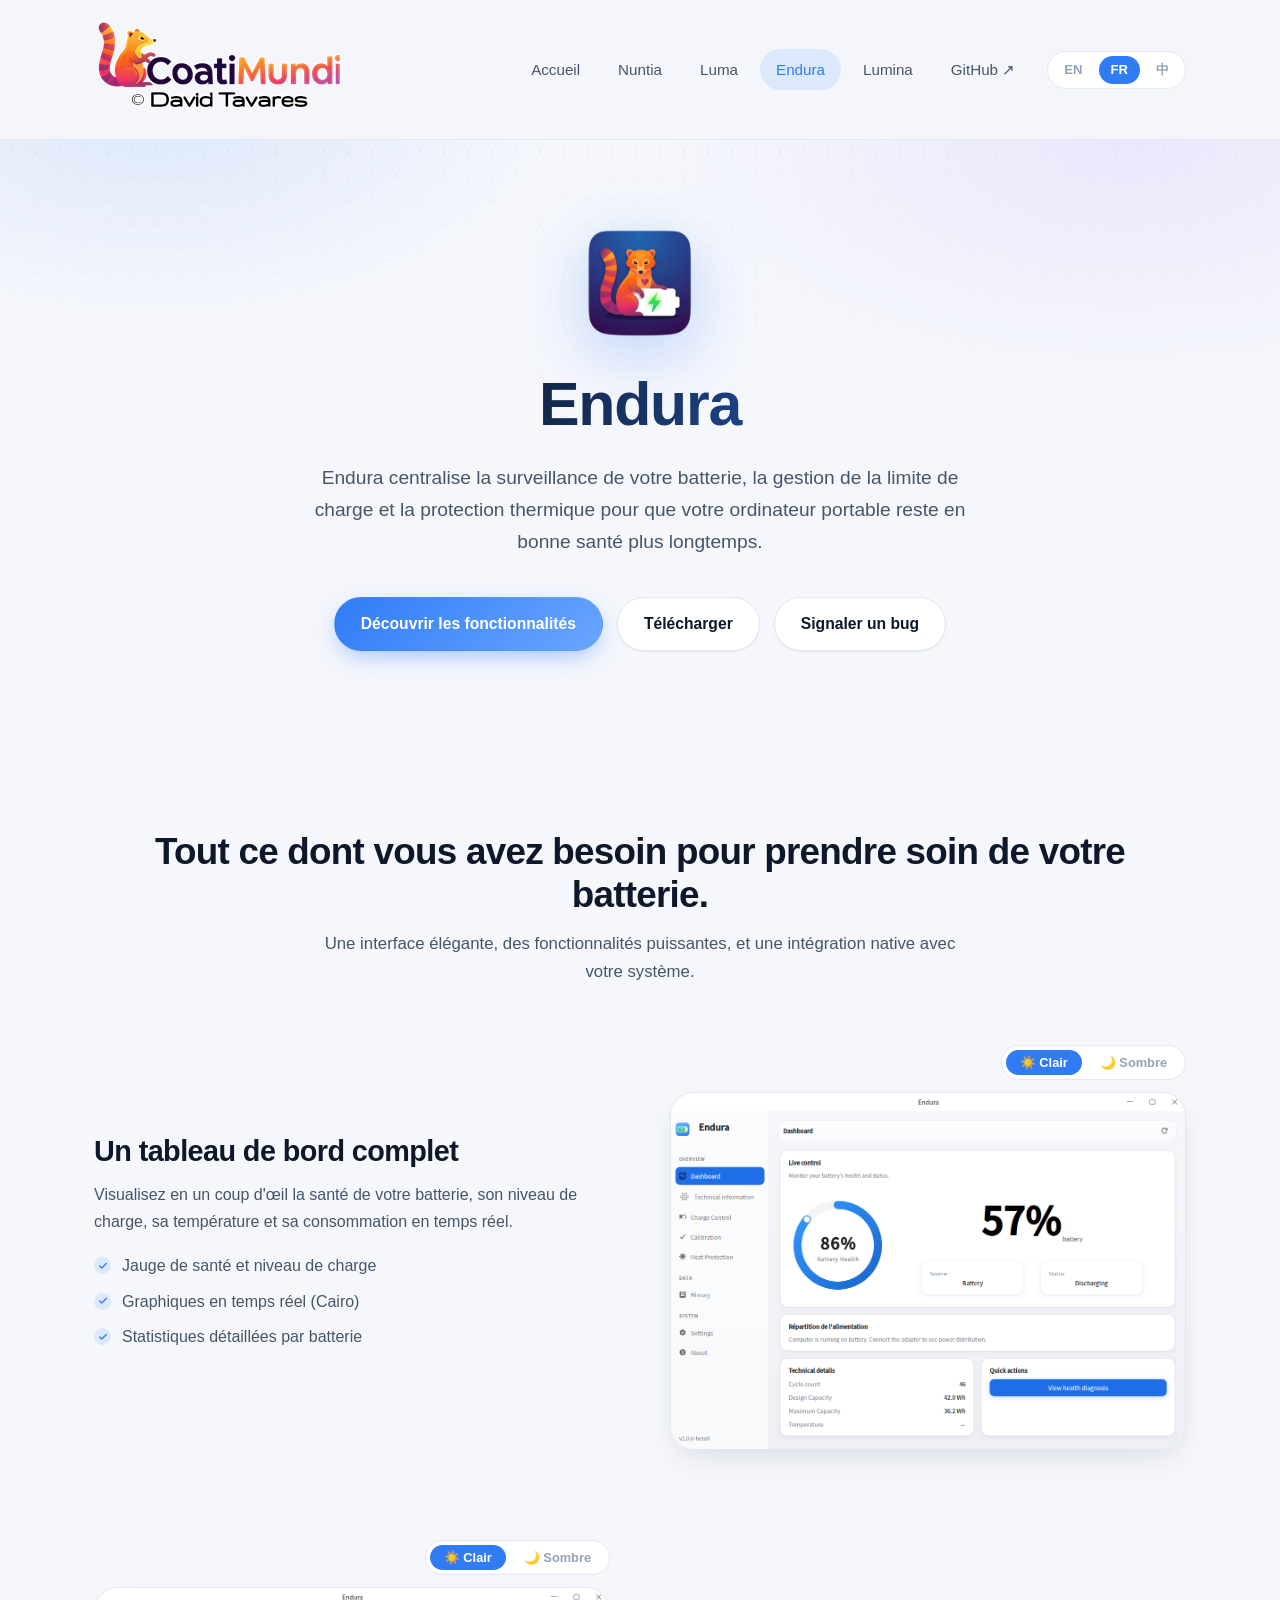
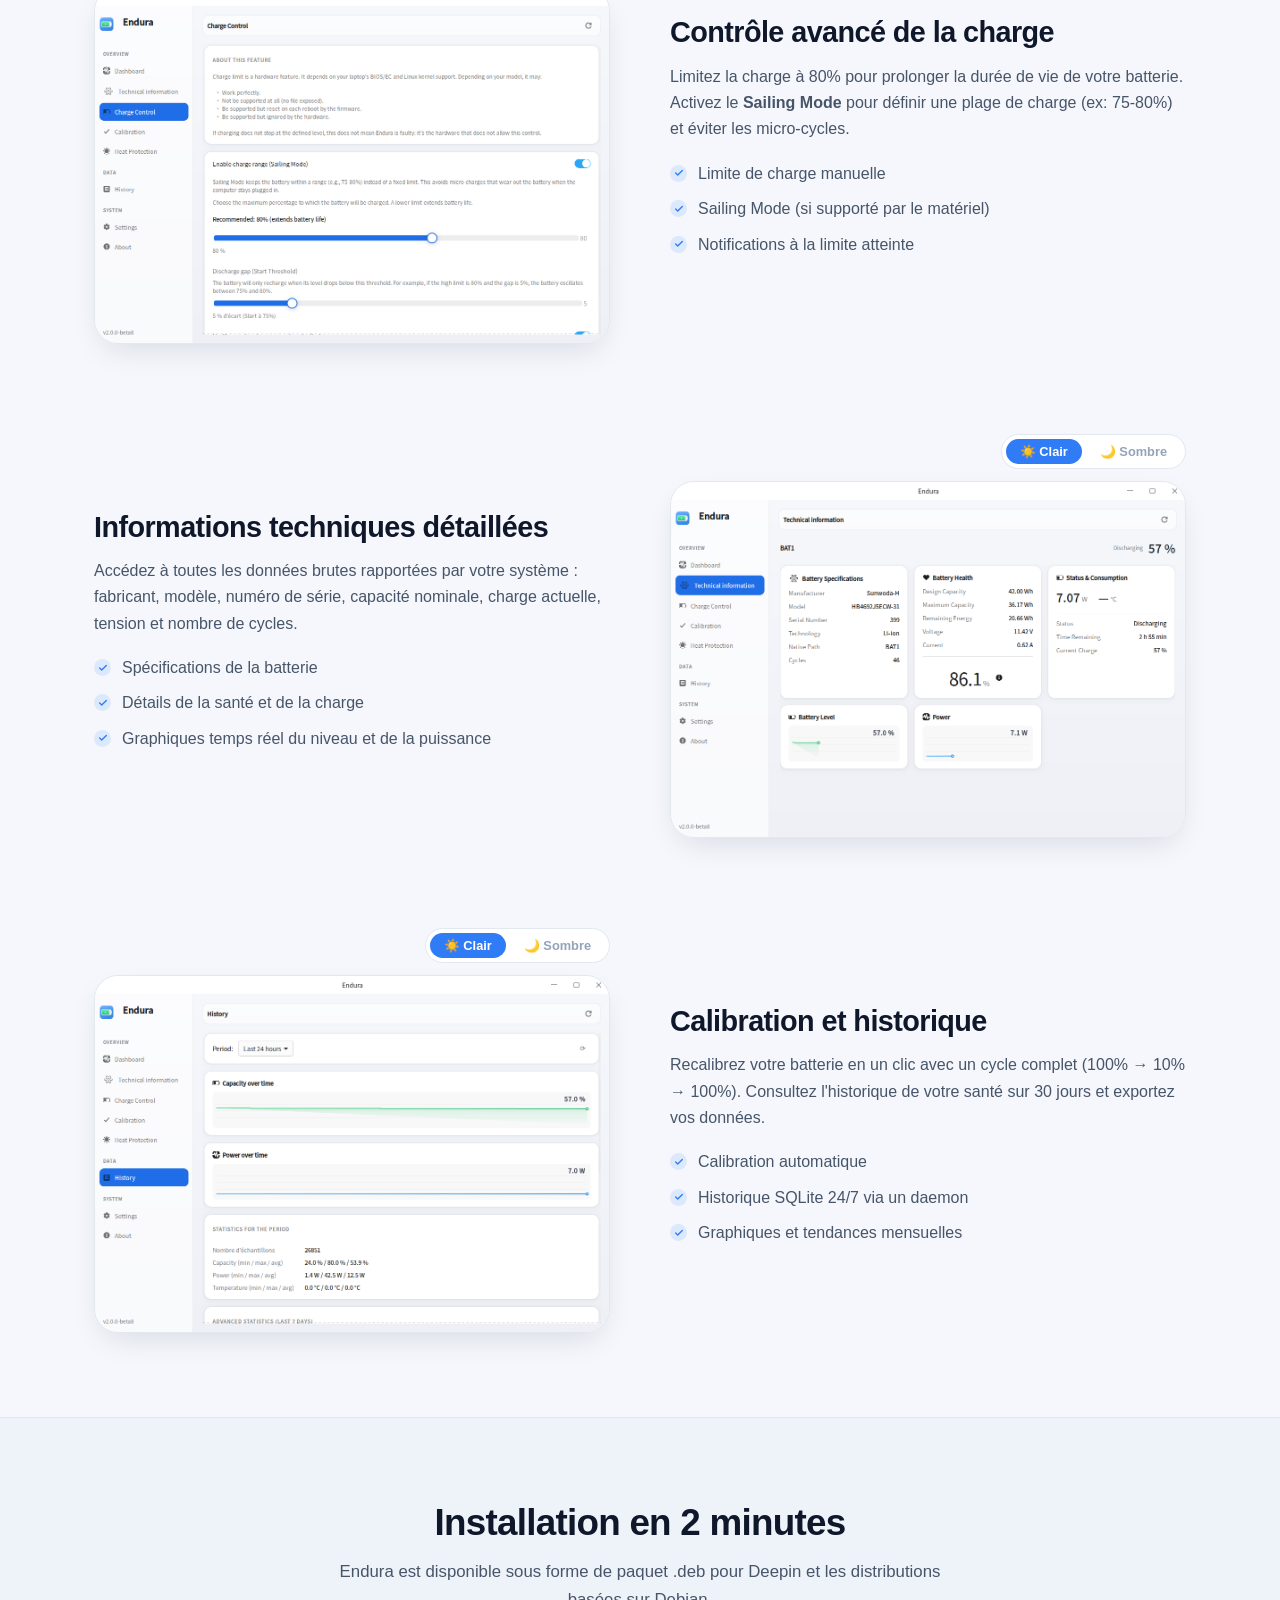
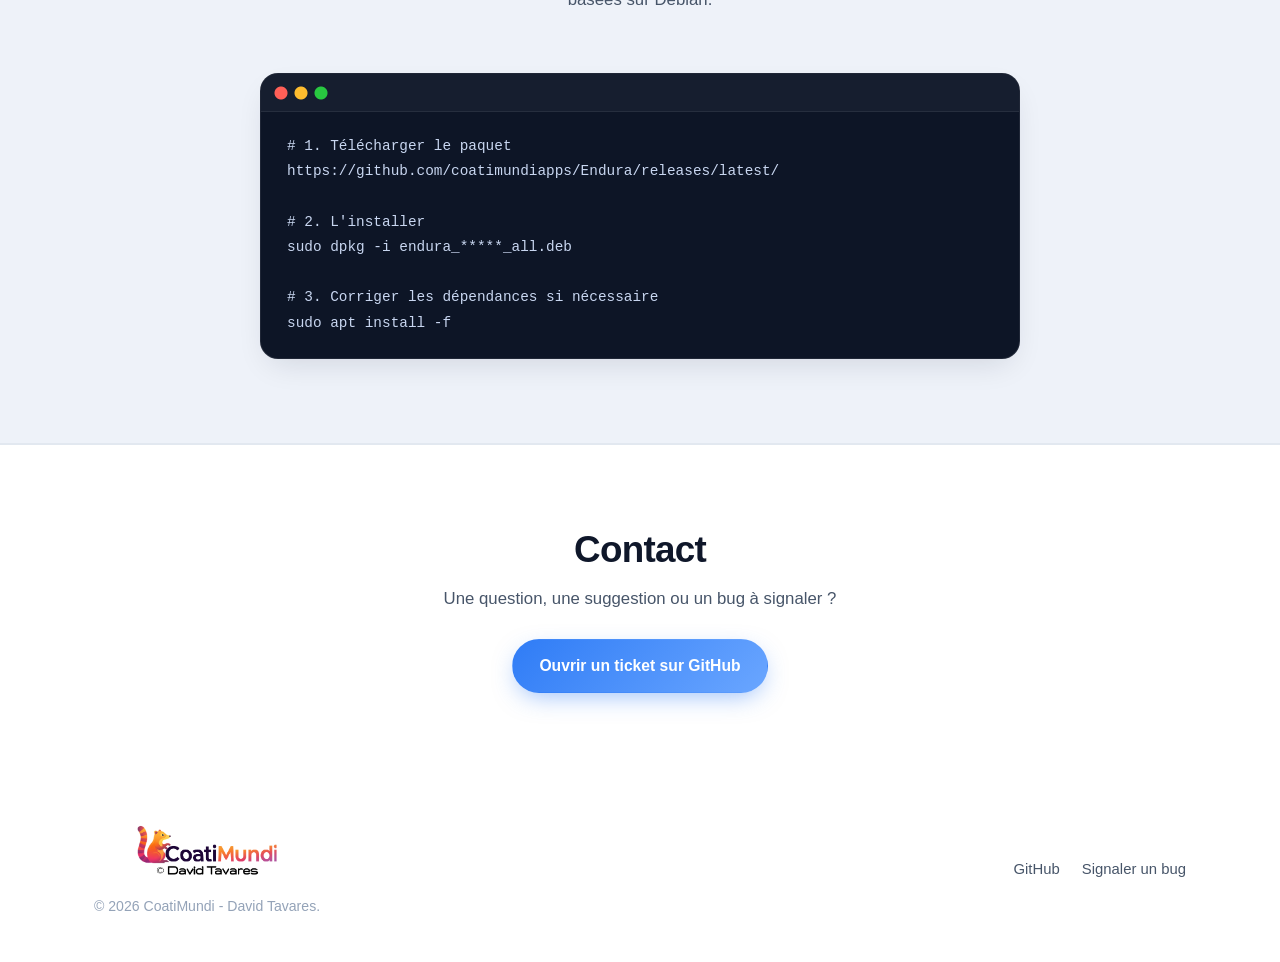
==== commit 48ed9afd: "Add files via upload" ====
--- a/endura.html
+++ b/endura.html
@@ -50,7 +50,7 @@
 
             <div class="hero-buttons reveal" style="--d:.2s">
                 <a href="#features" class="btn btn-primary" data-i18n="hero_btn_features">Découvrir les fonctionnalités</a>
-                <a href="#install" class="btn btn-secondary" data-i18n="hero_btn_install">Installation</a>
+                <a href="https://github.com/coatimundiapps/Endura/releases" class="btn btn-secondary" target="_blank" rel="noopener" data-i18n="hero_btn_download">Télécharger</a>
                 <a href="https://github.com/coatimundiapps/Endura/issues" class="btn btn-secondary" target="_blank" rel="noopener" data-i18n="footer_bug">Signaler un bug</a>
             </div>
         </div>
@@ -202,4 +202,4 @@
     <script src="js/i18n-endura.js"></script>
     <script src="js/site2.js"></script>
 </body>
-</html>
+</html>
